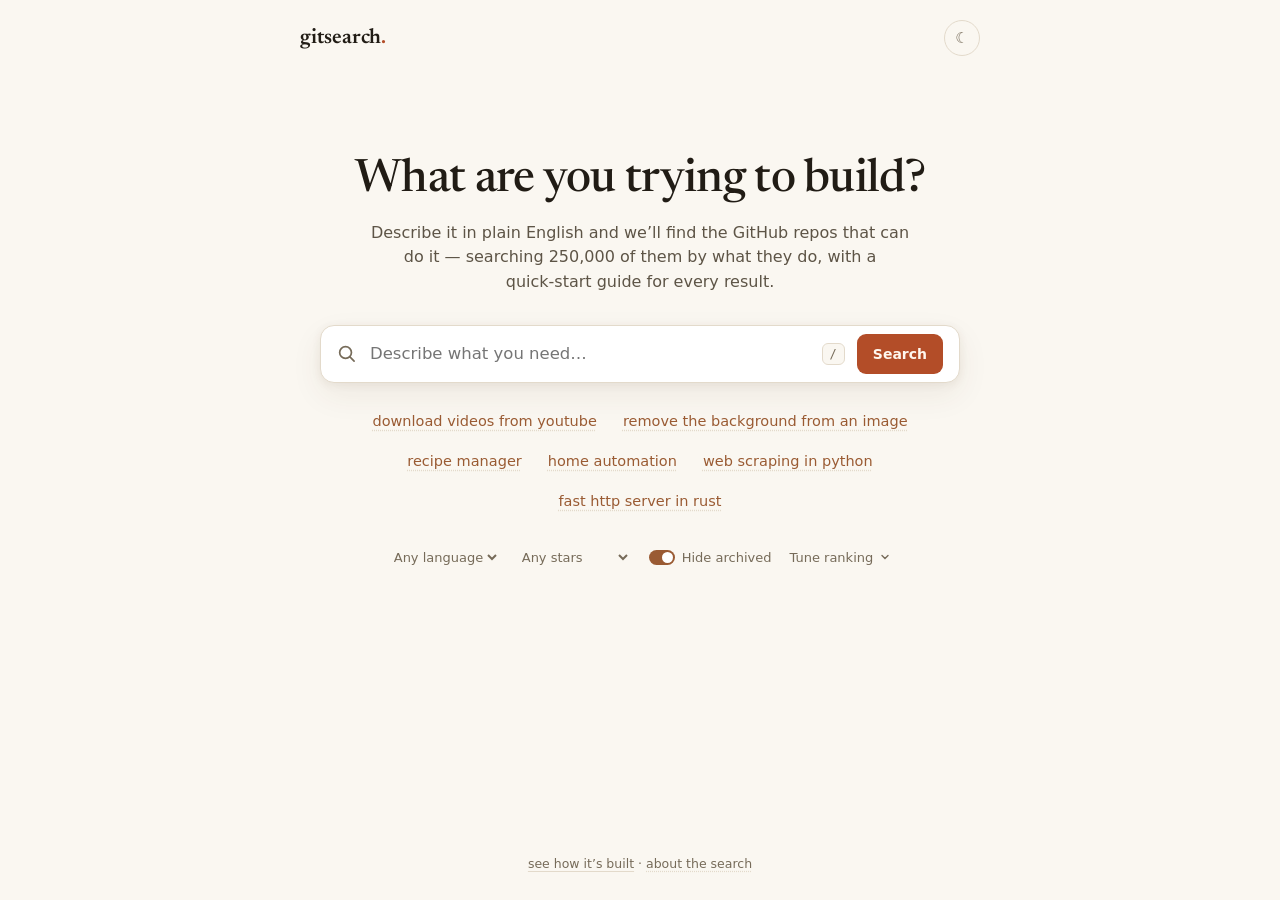
==== frontend/index.html @ 061e78a2 "Redesign the frontend around the 2026-07 visual direction Port the 2026-07 visual direction into the" ====
<!DOCTYPE html>
<html lang="en">
<head>
<meta charset="utf-8">
<meta name="viewport" content="width=device-width, initial-scale=1">
<title>gitsearch — find GitHub repos by what they do</title>
<meta name="description" content="Describe what you need in plain English and gitsearch finds the GitHub repos that do it — searching 250,000 repositories by what they do, with a quick-start guide for every result.">
<link rel="icon" href="data:image/svg+xml,%3Csvg xmlns='http://www.w3.org/2000/svg' viewBox='0 0 32 32'%3E%3Ctext x='4' y='24' font-family='Georgia,serif' font-weight='600' font-size='22' fill='%23211C15'%3Eg%3C/text%3E%3Ccircle cx='24' cy='22' r='3' fill='%23B34D28'/%3E%3C/svg%3E">
<link rel="preconnect" href="https://fonts.googleapis.com">
<link rel="preconnect" href="https://fonts.gstatic.com" crossorigin>
<link href="https://fonts.googleapis.com/css2?family=Newsreader:opsz,wght@6..72,400..700&display=swap" rel="stylesheet">
<style>
  /* Design notes (2026-07 redesign, ported from the Claude Design treatment):
     - Warm paper palette, serif (Newsreader) for headings and the wordmark,
       system stack for everything else. One webfont, non-italic subset only.
     - Single column, max 680px. Cards on a soft background.
     - Plain language on the surface; scoring machinery behind disclosures.
     - Theme: follows system preference until the user toggles; the choice
       persists in localStorage. body[data-th] carries the active theme.
     - Every wait state is designed: cold start (~15s after idle) gets staged
       messages; first guide generation (~10-20s) narrates what's happening.
     - No layout shift: the status line has fixed height, skeletons match
       final card geometry. prefers-reduced-motion disables all animation. */

  :root { color-scheme: light dark; }
  body {
    --bg:#FAF7F1; --card:#FFFFFF; --ink:#211C15; --ink2:#5D5446; --ink3:#766B59;
    --line:#E3DACB; --line2:#EFE8DB; --accent:#9A5B33; --accent-strong:#B34D28;
    --chip:#F3EDE2; --guide-bg:#FBF7EE; --code-bg:#26201A; --code-ink:#EDE5D6;
    --seg1:#B65C34; --seg2:#C99A3A; --seg3:#7B8B5E; --err:#A3422E;
    --shadow:rgba(80,60,30,.07);
  }
  body[data-th="dark"] {
    --bg:#171310; --card:#211B15; --ink:#EDE5D6; --ink2:#C2B6A4; --ink3:#9A8E7D;
    --line:#372F26; --line2:#2A241D; --accent:#D89468; --accent-strong:#E0794A;
    --chip:#2B241C; --guide-bg:#251F18; --code-bg:#100D0A; --code-ink:#E5DCCB;
    --seg1:#C97A4E; --seg2:#CBA24A; --seg3:#8FA075; --err:#E07A5F;
    --shadow:rgba(0,0,0,.25);
  }

  * { box-sizing: border-box; }
  [hidden] { display: none !important; }
  body {
    margin: 0; min-height: 100vh; display: flex; flex-direction: column;
    background: var(--bg); color: var(--ink);
    font: 16px/1.5 system-ui, -apple-system, "Segoe UI", sans-serif;
    transition: background .25s, color .25s;
  }
  .serif { font-family: "Newsreader", Georgia, serif; }
  a { color: var(--accent); }
  a:hover { color: var(--accent-strong); }
  input, button, select { font-family: inherit; }
  button { cursor: pointer; }
  :focus-visible { outline: 2px solid var(--accent); outline-offset: 2px; border-radius: 6px; }

  @keyframes gsPulse { 0%,100% { opacity:.45 } 50% { opacity:1 } }
  @keyframes gsDot { 0%,100% { transform:scale(1); opacity:.6 } 50% { transform:scale(1.3); opacity:1 } }
  @media (prefers-reduced-motion: reduce) {
    * { animation: none !important; transition: none !important; }
  }

  /* Header */
  .topbar {
    width: 100%; max-width: 720px; margin: 0 auto; padding: 20px 20px 0;
    display: flex; justify-content: space-between; align-items: center;
  }
  .wordmark {
    font-family: "Newsreader", Georgia, serif; font-weight: 600; font-size: 21px;
    letter-spacing: -0.01em; color: var(--ink); background: none; border: none; padding: 4px 0;
  }
  .wordmark span { color: var(--accent-strong); }
  .theme-toggle {
    width: 36px; height: 36px; border: 1px solid var(--line); border-radius: 999px;
    display: flex; align-items: center; justify-content: center;
    color: var(--ink3); background: none; font-size: 15px;
  }

  .main {
    width: 100%; max-width: 680px; margin: 0 auto; padding: 0 20px 40px;
    flex: 1; display: flex; flex-direction: column;
  }

  /* Hero */
  .hero { text-align: center; padding-top: clamp(36px, 11vh, 110px); }
  .hero h1 {
    font-family: "Newsreader", Georgia, serif; font-weight: 500;
    font-size: clamp(31px, 6vw, 46px); line-height: 1.12; letter-spacing: -0.015em;
    margin: 0 0 14px;
  }
  .hero p {
    margin: 0 auto 30px; font-size: 16px; line-height: 1.55; color: var(--ink2);
    max-width: 540px; text-wrap: pretty;
  }
  .searched-gap { height: 18px; }

  /* Search bar */
  .search-card {
    display: flex; align-items: center; gap: 12px;
    background: var(--card); border: 1px solid var(--line); border-radius: 14px;
    box-shadow: 0 2px 10px var(--shadow), 0 12px 32px var(--shadow);
    padding: 0 16px; min-height: 58px;
  }
  .search-card input {
    flex: 1; border: none; outline: none; background: none;
    font-size: 16.5px; color: var(--ink); min-width: 0; height: 44px;
  }
  .kbd-hint {
    font: 500 12px ui-monospace, Menlo, monospace; color: var(--ink3);
    border: 1px solid var(--line); border-radius: 6px; padding: 3px 7px; background: var(--bg);
  }
  @media (hover: none) { .kbd-hint { display: none; } }
  .search-go {
    background: var(--accent-strong); color: #FFF7EE; border: none; border-radius: 9px;
    font-size: 14px; font-weight: 600; padding: 0 16px; height: 40px;
  }

  /* Example chips */
  .examples {
    display: flex; flex-wrap: wrap; justify-content: center; gap: 12px 26px;
    margin: 24px auto 0; max-width: 600px;
  }
  .chip {
    background: none; border: none; padding: 6px 0; font-size: 14.5px; color: var(--accent);
    text-decoration: underline; text-decoration-style: dotted;
    text-underline-offset: 4px; text-decoration-color: var(--line);
  }

  /* Filters row */
  .filters {
    display: flex; flex-wrap: wrap; align-items: center; justify-content: center;
    gap: 6px 18px; margin: 26px 0 0; font-size: 13px; color: var(--ink3);
  }
  .filters select {
    border: none; background: none; color: var(--ink3); font-size: 13px; padding: 8px 0;
    cursor: pointer;
  }
  .quiet-btn {
    display: flex; align-items: center; gap: 7px; background: none; border: none;
    color: var(--ink3); font-size: 13px; padding: 8px 0;
  }
  .switch {
    width: 26px; height: 15px; border-radius: 99px; background: var(--line);
    position: relative; transition: background .15s; flex: none;
  }
  .switch::after {
    content: ""; position: absolute; top: 2px; left: 2px; width: 11px; height: 11px;
    border-radius: 99px; background: #fff; transition: left .15s;
  }
  .quiet-btn[aria-pressed="true"] .switch { background: var(--accent); }
  .quiet-btn[aria-pressed="true"] .switch::after { left: 13px; }

  /* Tune ranking panel */
  .tune {
    margin: 14px auto 0; width: 100%; max-width: 440px;
    background: var(--card); border: 1px solid var(--line); border-radius: 12px;
    padding: 16px 18px;
  }
  .tune > p { margin: 0 0 12px; font-size: 12.5px; color: var(--ink3); }
  .tune label {
    display: flex; align-items: center; gap: 10px; font-size: 13px; color: var(--ink2);
    margin-top: 10px;
  }
  .tune label:first-of-type { margin-top: 0; }
  .tune label > span:first-child { width: 86px; flex: none; }
  .tune input[type="range"] { flex: 1; min-width: 0; }
  .tune output {
    width: 34px; text-align: right; flex: none;
    font: 500 12px ui-monospace, Menlo, monospace; color: var(--ink3);
  }

  /* Wait area: skeleton or cold-start panel */
  .wait-slot { margin-top: 22px; }
  .status-spacer { height: 20px; margin-bottom: 14px; }
  .skeleton-list { display: flex; flex-direction: column; gap: 14px; }
  .skeleton {
    background: var(--card); border: 1px solid var(--line); border-radius: 14px;
    padding: 18px; animation: gsPulse 1.4s ease-in-out infinite;
    display: flex; gap: 12px; align-items: flex-start;
  }
  .skeleton .sk-av { width: 40px; height: 40px; border-radius: 99px; background: var(--chip); flex: none; }
  .skeleton .sk-lines { flex: 1; display: flex; flex-direction: column; gap: 9px; padding-top: 3px; }
  .skeleton .sk-lines span { display: block; border-radius: 5px; }
  .skeleton .sk-a { height: 14px; width: 38%; background: var(--chip); }
  .skeleton .sk-b { height: 12px; width: 82%; background: var(--line2); }
  .skeleton .sk-c { height: 11px; width: 55%; background: var(--line2); }

  .centered-panel { text-align: center; padding: 64px 24px; max-width: 460px; margin: 0 auto; }
  .centered-panel h2 {
    font-family: "Newsreader", Georgia, serif; font-weight: 500; font-size: 23px; margin: 0 0 10px;
  }
  .centered-panel p { margin: 0; font-size: 14px; line-height: 1.6; color: var(--ink2); text-wrap: pretty; }
  .pulse-dot {
    display: inline-block; width: 10px; height: 10px; border-radius: 99px;
    background: var(--accent-strong); animation: gsDot 1.6s ease-in-out infinite; margin-bottom: 18px;
  }

  /* Results */
  .results-wrap { margin-top: 22px; }
  .status-line { height: 20px; margin: 0 0 14px; font-size: 13px; color: var(--ink3); }
  .results { display: flex; flex-direction: column; gap: 14px; list-style: none; margin: 0; padding: 0; }
  .result {
    background: var(--card); border: 1px solid var(--line); border-radius: 14px;
    padding: 18px; box-shadow: 0 1px 4px var(--shadow);
    display: flex; gap: 12px; align-items: flex-start;
  }
  .avatar { width: 40px; height: 40px; border-radius: 99px; flex: none; background: var(--chip); }
  .avatar-fallback {
    width: 40px; height: 40px; border-radius: 99px; flex: none; background: var(--chip);
    color: var(--accent); display: flex; align-items: center; justify-content: center;
    font: 600 17px "Newsreader", Georgia, serif;
  }
  .result-body { flex: 1; min-width: 0; }
  .result-name {
    font-size: 16px; font-weight: 600; color: var(--ink); text-decoration: none;
    word-break: break-word;
  }
  .result-name:hover {
    color: var(--accent-strong); text-decoration: underline; text-underline-offset: 3px;
  }
  .result-desc { margin: 5px 0 0; font-size: 14.5px; line-height: 1.5; color: var(--ink2); text-wrap: pretty; }
  .result-meta {
    display: flex; flex-wrap: wrap; gap: 5px 16px; margin-top: 9px;
    font-size: 13px; color: var(--ink3);
  }
  .result-meta .lang { display: flex; align-items: center; gap: 6px; }
  .lang-dot { width: 9px; height: 9px; border-radius: 99px; display: inline-block; }
  .topics { display: flex; flex-wrap: wrap; gap: 6px; margin-top: 10px; }
  .topic { font-size: 12px; color: var(--ink2); background: var(--chip); border-radius: 999px; padding: 3px 10px; }

  .result-actions {
    display: flex; flex-wrap: wrap; align-items: center; gap: 8px 14px; margin-top: 13px;
  }
  .guide-btn {
    display: flex; align-items: center; gap: 8px;
    border: 1.5px solid var(--accent); color: var(--accent); background: none;
    border-radius: 999px; padding: 0 17px; height: 40px; font-size: 13.5px; font-weight: 600;
  }
  .guide-btn:hover { background: var(--chip); }
  .guide-btn svg { flex: none; }
  .why-btn {
    background: none; border: none; color: var(--ink3); font-size: 13px; padding: 10px 2px;
    text-decoration: underline; text-decoration-style: dotted;
    text-underline-offset: 4px; text-decoration-color: var(--line);
  }

  /* Score breakdown */
  .score-panel {
    margin-top: 14px; background: var(--guide-bg); border: 1px solid var(--line2);
    border-radius: 12px; padding: 14px 16px;
  }
  .score-bar {
    display: flex; height: 10px; border-radius: 99px; overflow: hidden; background: var(--line2);
  }
  .score-legend {
    display: flex; flex-wrap: wrap; gap: 6px 20px; margin-top: 11px;
    font-size: 12.5px; color: var(--ink2);
  }
  .score-legend > span { display: flex; align-items: center; gap: 6px; }
  .score-legend .total { margin-left: auto; font-weight: 600; }
  .swatch { width: 9px; height: 9px; border-radius: 3px; display: inline-block; }
  .score-panel .hint { margin: 9px 0 0; font-size: 12px; color: var(--ink3); }

  /* Guide panels */
  .guide-panel {
    margin-top: 14px; background: var(--guide-bg); border: 1px solid var(--line2);
    border-radius: 12px;
  }
  .guide-waiting { padding: 26px 20px; text-align: center; }
  .guide-waiting .pulse-dot { width: 8px; height: 8px; margin-bottom: 10px; }
  .guide-waiting .headline { margin: 0 0 6px; font-size: 14px; font-weight: 600; color: var(--ink); }
  .guide-waiting .sub {
    margin: 0 auto; font-size: 12.5px; line-height: 1.55; color: var(--ink3); max-width: 380px;
  }
  .guide-failed { padding: 24px 20px; text-align: center; }
  .guide-failed .headline { margin: 0 0 6px; font-size: 14px; font-weight: 600; color: var(--err); }
  .guide-failed .sub { margin: 0 0 14px; font-size: 12.5px; color: var(--ink3); }
  .retry-btn {
    border: 1.5px solid var(--accent); color: var(--accent); background: none;
    border-radius: 999px; padding: 0 18px; height: 38px; font-size: 13px; font-weight: 600;
  }
  .guide-open { padding: 18px 20px; }
  .guide-head { display: flex; align-items: baseline; gap: 10px; margin-bottom: 14px; flex-wrap: wrap; }
  .guide-eyebrow {
    font-size: 12px; font-weight: 700; letter-spacing: .07em; text-transform: uppercase;
    color: var(--accent);
  }
  .guide-badge { font-size: 11.5px; color: var(--ink3); }
  .guide-section { margin-bottom: 18px; }
  .guide-section:last-of-type { margin-bottom: 0; }
  .guide-section-head { display: flex; align-items: baseline; gap: 8px; margin-bottom: 2px; }
  .guide-section-num { font: 600 11px ui-monospace, Menlo, monospace; color: var(--accent); }
  .guide-section-title {
    font-size: 12.5px; font-weight: 700; letter-spacing: .05em; text-transform: uppercase;
    color: var(--ink2);
  }
  .guide-open p { margin: 8px 0; font-size: 14px; line-height: 1.65; color: var(--ink); }
  .guide-open ul { margin: 8px 0; padding-left: 20px; }
  .guide-open li { margin: 4px 0; font-size: 14px; line-height: 1.6; color: var(--ink); }
  .guide-open code {
    background: var(--chip); padding: 1px 5px; border-radius: 4px; font-size: 12.5px;
    font-family: ui-monospace, Menlo, monospace;
  }
  .codeblock { position: relative; margin: 10px 0; }
  .codeblock pre {
    background: var(--code-bg); color: var(--code-ink); border-radius: 10px;
    padding: 14px 72px 14px 16px; font-size: 13px; line-height: 1.6;
    font-family: ui-monospace, Menlo, monospace; overflow-x: auto; margin: 0;
  }
  .codeblock pre code { background: none; padding: 0; border-radius: 0; font-size: 13px; color: inherit; }
  .copy-btn {
    position: absolute; top: 8px; right: 8px;
    font: 500 11.5px system-ui, sans-serif; background: rgba(250,247,241,.1);
    color: var(--code-ink); border: 1px solid rgba(250,247,241,.22);
    border-radius: 6px; padding: 4px 10px;
  }
  .guide-footnote {
    margin: 16px 0 0; padding-top: 12px; border-top: 1px dashed var(--line);
    font-size: 12px; font-style: italic; color: var(--ink3);
  }

  /* Zero / error panels reuse .centered-panel */
  .centered-panel .chips-inline {
    display: flex; flex-wrap: wrap; justify-content: center; gap: 10px 24px; margin-top: 20px;
  }
  .centered-panel h2.error { color: var(--err); }
  .retry-search {
    margin-top: 18px; border: 1.5px solid var(--accent); color: var(--accent); background: none;
    border-radius: 999px; padding: 0 20px; height: 42px; font-size: 13.5px; font-weight: 600;
  }

  footer { padding: 26px 20px; text-align: center; font-size: 12.5px; color: var(--ink3); }
  footer a {
    color: var(--ink3); text-decoration: underline; text-underline-offset: 3px;
    text-decoration-color: var(--line);
  }
  .about-search {
    text-decoration: underline; text-decoration-style: dotted; text-underline-offset: 3px;
    text-decoration-color: var(--line); cursor: help;
  }
</style>
</head>
<body>
<script>
  /* Set the theme before first paint to avoid a flash. Follows the system
   * until the user toggles; the explicit choice persists. */
  (function () {
    var saved = null;
    try { saved = localStorage.getItem("gitsearch-theme"); } catch (e) {}
    var dark = saved ? saved === "dark"
                     : matchMedia("(prefers-color-scheme: dark)").matches;
    document.body.dataset.th = dark ? "dark" : "light";
  })();
</script>

<div class="topbar">
  <button class="wordmark" id="home" aria-label="gitsearch — back to start">gitsearch<span>.</span></button>
  <button class="theme-toggle" id="theme" aria-label="Switch color theme" title="Switch theme">☾</button>
</div>

<div class="main">
  <div class="hero" id="hero">
    <h1>What are you trying to build?</h1>
    <p>Describe it in plain English and we’ll find the GitHub repos that can do it — searching 250,000 of them by what they do, with a quick‑start guide for every result.</p>
  </div>
  <div class="searched-gap" id="searched-gap" hidden></div>

  <form class="search-card" id="search-form">
    <svg width="19" height="19" viewBox="0 0 20 20" fill="none" stroke="var(--ink3)" stroke-width="1.8" stroke-linecap="round" aria-hidden="true"><circle cx="9" cy="9" r="6.2"/><path d="M13.6 13.6 18 18"/></svg>
    <input id="q" type="text" placeholder="Describe what you need…" aria-label="Describe what you need" autocomplete="off" autofocus>
    <span class="kbd-hint" aria-hidden="true">/</span>
    <button class="search-go" type="submit">Search</button>
  </form>

  <div class="examples" id="examples"></div>

  <div class="filters">
    <select id="language" aria-label="Filter by language">
      <option>Any language</option>
      <option>C</option><option>C++</option><option>C#</option><option>Go</option>
      <option>Java</option><option>JavaScript</option><option>Kotlin</option>
      <option>Lua</option><option>PHP</option><option>Python</option>
      <option>Ruby</option><option>Rust</option><option>Shell</option>
      <option>Swift</option><option>TypeScript</option><option>Zig</option>
    </select>
    <select id="min-stars" aria-label="Minimum stars">
      <option value="0">Any stars</option>
      <option value="100">100+ stars</option>
      <option value="1000">1,000+ stars</option>
      <option value="10000">10,000+ stars</option>
    </select>
    <button type="button" class="quiet-btn" id="arch" aria-pressed="true">
      <span class="switch" aria-hidden="true"></span>
      Hide archived
    </button>
    <button type="button" class="quiet-btn" id="tune-toggle" aria-expanded="false">
      Tune ranking
      <svg width="10" height="10" viewBox="0 0 10 10" fill="none" stroke="currentColor" stroke-width="1.4" stroke-linecap="round" aria-hidden="true"><path d="M2 3.5 5 6.5 8 3.5"/></svg>
    </button>
  </div>

  <div class="tune" id="tune" hidden>
    <p>How results are ordered. Move a slider and we’ll run your search again with the new mix.</p>
    <label><span>Relevance</span><input type="range" id="w-rel" min="0" max="2" step="0.1" value="1.0" style="accent-color: var(--seg1)"><output id="w-rel-out">1.0×</output></label>
    <label><span>Popularity</span><input type="range" id="w-pop" min="0" max="2" step="0.1" value="0.3" style="accent-color: var(--seg2)"><output id="w-pop-out">0.3×</output></label>
    <label><span>Recency</span><input type="range" id="w-rec" min="0" max="2" step="0.1" value="0.2" style="accent-color: var(--seg3)"><output id="w-rec-out">0.2×</output></label>
  </div>

  <div class="wait-slot" id="wait" hidden>
    <div id="wait-skeleton">
      <div class="status-spacer"></div>
      <div class="skeleton-list" aria-hidden="true">
        <div class="skeleton"><span class="sk-av"></span><div class="sk-lines"><span class="sk-a"></span><span class="sk-b"></span><span class="sk-c"></span></div></div>
        <div class="skeleton"><span class="sk-av"></span><div class="sk-lines"><span class="sk-a"></span><span class="sk-b"></span><span class="sk-c"></span></div></div>
        <div class="skeleton"><span class="sk-av"></span><div class="sk-lines"><span class="sk-a"></span><span class="sk-b"></span><span class="sk-c"></span></div></div>
      </div>
    </div>
    <div class="centered-panel" id="wait-cold" hidden>
      <span class="pulse-dot" aria-hidden="true"></span>
      <h2 id="cold-title">Waking up the search engine…</h2>
      <p id="cold-sub">The first search after a quiet spell takes about 15 seconds while the engine starts. After this one, searches take about a second.</p>
    </div>
  </div>

  <div class="results-wrap" id="results-wrap" hidden>
    <p class="status-line" id="status" aria-live="polite"></p>
    <ol class="results" id="results"></ol>
  </div>

  <div class="centered-panel" id="zero" hidden>
    <h2>No matches for that yet.</h2>
    <p>Try broader words — describe what the tool should do rather than what it’s called. Or start from one of these:</p>
    <div class="chips-inline" id="zero-examples"></div>
  </div>

  <div class="centered-panel" id="error" hidden>
    <h2 class="error">Something went wrong on our end.</h2>
    <p>Your search didn’t make it through. It’s still in the box above — give it another try in a moment.</p>
    <button class="retry-search" id="retry">Try again</button>
  </div>
</div>

<footer>
  <a href="https://github.com/feynma1h/gitsearch" target="_blank" rel="noopener">see how it’s built</a>
  <span aria-hidden="true"> · </span>
  <span class="about-search" id="about-search" title="Search runs on an embedding model. Guides are written by an AI model from each repo’s files.">about the search</span>
</footer>

<noscript><p style="text-align:center;padding:16px">gitsearch needs JavaScript to search.</p></noscript>

<script>
  /* Configuration: API_BASE is the deployed search service. Override by
   * setting window.GITSEARCH_API_URL before this script (see README). */
  const API_BASE = window.GITSEARCH_API_URL || "https://gitsearch-search-148185858207.asia-southeast1.run.app";
  const SEARCH_URL = API_BASE + "/search";
  const GUIDE_URL = repoId => `${API_BASE}/guide/${encodeURIComponent(repoId)}`;

  /* Example queries. Every one of these was verified against the live corpus
   * (top-3 results checked). Don't add new ones without doing the same —
   * friendly-sounding queries can return bad results. */
  const EXAMPLES = [
    "download videos from youtube",
    "remove the background from an image",
    "recipe manager",
    "home automation",
    "web scraping in python",
    "fast http server in rust",
  ];

  const LANG_COLORS = {
    Rust:"#DEA584", Go:"#4FA8C7", C:"#8C8C8C", "C++":"#F34B7D", "C#":"#178600",
    Python:"#4B8BBE", JavaScript:"#C9A227", TypeScript:"#3178C6", Shell:"#89A855",
    Lua:"#5B7FC7", Zig:"#EC915C", Java:"#B07219", Kotlin:"#A97BFF", PHP:"#4F5D95",
    Ruby:"#701516", Swift:"#F05138",
  };

  const $ = id => document.getElementById(id);
  const els = {
    hero: $("hero"), gap: $("searched-gap"), form: $("search-form"), q: $("q"),
    examples: $("examples"), zeroExamples: $("zero-examples"),
    wait: $("wait"), waitSkeleton: $("wait-skeleton"), waitCold: $("wait-cold"),
    coldTitle: $("cold-title"), coldSub: $("cold-sub"),
    resultsWrap: $("results-wrap"), status: $("status"), results: $("results"),
    zero: $("zero"), error: $("error"), retry: $("retry"),
    tune: $("tune"), tuneToggle: $("tune-toggle"), arch: $("arch"),
    language: $("language"), minStars: $("min-stars"),
    theme: $("theme"), home: $("home"), about: $("about-search"),
  };

  const state = {
    warmed: false,          // a search has completed this visit (engine is awake)
    lastQuery: "",
    searchSeq: 0,           // invalidates in-flight searches
    searchModel: "",
    guideModel: "",
    guides: {},             // repo_id -> {md, badge} once loaded this session
    timers: [],
  };

  function after(ms, fn) { state.timers.push(setTimeout(fn, ms)); }
  function clearTimers() { state.timers.forEach(clearTimeout); state.timers = []; }

  function el(tag, className, text) {
    const n = document.createElement(tag);
    if (className) n.className = className;
    if (text !== undefined) n.textContent = text;
    return n;
  }

  /* ---- Theme ------------------------------------------------------------ */
  const mq = matchMedia("(prefers-color-scheme: dark)");
  let themeChosen = null;
  try { themeChosen = localStorage.getItem("gitsearch-theme"); } catch (e) {}
  function setThemeIcon() { els.theme.textContent = document.body.dataset.th === "dark" ? "☀" : "☾"; }
  setThemeIcon();
  mq.addEventListener("change", e => {
    if (!themeChosen) { document.body.dataset.th = e.matches ? "dark" : "light"; setThemeIcon(); }
  });
  els.theme.addEventListener("click", () => {
    const dark = document.body.dataset.th !== "dark";
    document.body.dataset.th = dark ? "dark" : "light";
    themeChosen = dark ? "dark" : "light";
    try { localStorage.setItem("gitsearch-theme", themeChosen); } catch (e) {}
    setThemeIcon();
  });

  /* ---- Example chips ---------------------------------------------------- */
  for (const target of [els.examples, els.zeroExamples]) {
    for (const q of EXAMPLES) {
      const b = el("button", "chip", q);
      b.type = "button";
      b.addEventListener("click", () => { els.q.value = q; doSearch(q); });
      target.appendChild(b);
    }
  }

  /* ---- Keyboard --------------------------------------------------------- */
  document.addEventListener("keydown", e => {
    const t = document.activeElement && document.activeElement.tagName;
    if (e.key === "/" && t !== "INPUT" && t !== "TEXTAREA" && t !== "SELECT") {
      e.preventDefault(); els.q.focus(); els.q.select();
    }
    if (e.key === "Escape") {
      els.q.value = "";
      if (t === "INPUT") document.activeElement.blur();
    }
  });

  /* ---- Header ----------------------------------------------------------- */
  els.home.addEventListener("click", () => {
    clearTimers(); state.searchSeq++;
    els.q.value = "";
    showPhase("idle");
    setTimeout(() => els.q.focus(), 60);
  });

  /* ---- Filters / tuning ------------------------------------------------- */
  els.tuneToggle.addEventListener("click", () => {
    const open = els.tune.hidden;
    els.tune.hidden = !open;
    els.tuneToggle.setAttribute("aria-expanded", String(open));
  });
  els.arch.addEventListener("click", () => {
    els.arch.setAttribute("aria-pressed", els.arch.getAttribute("aria-pressed") !== "true");
    researchIfActive();
  });
  els.language.addEventListener("change", researchIfActive);
  els.minStars.addEventListener("change", researchIfActive);
  for (const k of ["rel", "pop", "rec"]) {
    const slider = $(`w-${k}`), out = $(`w-${k}-out`);
    slider.addEventListener("input", () => { out.textContent = Number(slider.value).toFixed(1) + "×"; });
    slider.addEventListener("change", researchIfActive);
  }
  function researchIfActive() {
    if (state.lastQuery && !els.resultsWrap.hidden || !els.zero.hidden) doSearch(state.lastQuery);
  }

  /* ---- Phases ----------------------------------------------------------- */
  function showPhase(phase) {
    els.hero.hidden = phase !== "idle";
    els.examples.hidden = phase !== "idle";
    els.gap.hidden = phase === "idle";
    els.wait.hidden = phase !== "waiting";
    els.resultsWrap.hidden = phase !== "results";
    els.zero.hidden = phase !== "zero";
    els.error.hidden = phase !== "error";
    if (phase !== "results") { els.results.innerHTML = ""; els.status.textContent = ""; }
    if (phase === "waiting") {
      els.waitSkeleton.hidden = false;
      els.waitCold.hidden = true;
    }
  }

  const COLD_STAGES = [
    ["Waking up the search engine…",
     "The first search after a quiet spell takes about 15 seconds while the engine starts. After this one, searches take about a second."],
    ["Still waking up — nearly there.",
     "This only happens on the first search of a visit. Yours will run the moment the engine is awake."],
    ["Almost ready…", "Fetching your results now."],
  ];
  function coldStage(i) {
    els.waitSkeleton.hidden = true;
    els.waitCold.hidden = false;
    els.coldTitle.textContent = COLD_STAGES[i][0];
    els.coldSub.textContent = COLD_STAGES[i][1];
  }

  /* ---- Search ----------------------------------------------------------- */
  els.form.addEventListener("submit", e => { e.preventDefault(); doSearch(els.q.value); });
  els.q.addEventListener("keydown", e => {
    if (e.key === "Enter") { e.preventDefault(); doSearch(els.q.value); }
  });
  els.retry.addEventListener("click", () => doSearch(state.lastQuery || els.q.value));

  async function doSearch(query) {
    query = (query || "").trim();
    if (!query) return;
    clearTimers();
    const seq = ++state.searchSeq;
    state.lastQuery = query;
    els.q.value = query;
    showPhase("waiting");

    // The engine sleeps when unused. If this is the visit's first search and
    // it's genuinely slow, explain the wake-up rather than pulsing silently.
    if (!state.warmed) {
      after(2500, () => seq === state.searchSeq && coldStage(0));
      after(8500, () => seq === state.searchSeq && coldStage(1));
      after(14000, () => seq === state.searchSeq && coldStage(2));
    }

    const filters = { exclude_archived: els.arch.getAttribute("aria-pressed") === "true" };
    if (els.language.value !== "Any language") filters.language = els.language.value;
    if (+els.minStars.value > 0) filters.min_stars = +els.minStars.value;
    const weights = {
      similarity: +$("w-rel").value,
      stars: +$("w-pop").value,
      recency: +$("w-rec").value,
    };

    const t0 = performance.now();
    const ctrl = new AbortController();
    after(75000, () => ctrl.abort());
    try {
      const resp = await fetch(SEARCH_URL, {
        method: "POST",
        headers: { "Content-Type": "application/json" },
        body: JSON.stringify({ query, limit: 20, filters, weights }),
        signal: ctrl.signal,
      });
      if (seq !== state.searchSeq) return;
      if (!resp.ok) throw new Error(`HTTP ${resp.status}`);
      const data = await resp.json();
      if (seq !== state.searchSeq) return;
      clearTimers();
      state.warmed = true;
      state.searchModel = data.model || state.searchModel;
      updateAboutTip();
      if (!data.hits || !data.hits.length) { showPhase("zero"); return; }
      renderResults(data.hits, (performance.now() - t0) / 1000);
    } catch (err) {
      if (seq !== state.searchSeq) return;
      clearTimers();
      showPhase("error");
    }
  }

  function renderResults(hits, elapsed) {
    showPhase("results");
    els.status.textContent =
      `${hits.length} result${hits.length === 1 ? "" : "s"} · ${Math.max(elapsed, 0.1).toFixed(1)}s`;
    els.results.innerHTML = "";
    for (const hit of hits) els.results.appendChild(renderHit(hit));
  }

  /* ---- Result cards ----------------------------------------------------- */
  function renderHit(hit) {
    const li = el("li", "result");
    const owner = hit.full_name.split("/")[0];

    const img = el("img", "avatar");
    img.src = `https://github.com/${encodeURIComponent(owner)}.png?size=80`;
    img.alt = ""; img.loading = "lazy"; img.width = 40; img.height = 40;
    img.addEventListener("error", () => {
      const fb = el("span", "avatar-fallback", owner[0].toUpperCase());
      fb.setAttribute("aria-hidden", "true");
      img.replaceWith(fb);
    });
    li.appendChild(img);

    const body = el("div", "result-body");
    li.appendChild(body);

    const name = el("a", "result-name", hit.full_name);
    name.href = hit.url; name.target = "_blank"; name.rel = "noopener";
    body.appendChild(name);

    if (hit.description) body.appendChild(el("p", "result-desc", hit.description));

    const meta = el("div", "result-meta");
    if (hit.primary_language) {
      const lang = el("span", "lang");
      const dot = el("span", "lang-dot");
      dot.style.background = LANG_COLORS[hit.primary_language] || "var(--ink3)";
      lang.append(dot, hit.primary_language);
      meta.appendChild(lang);
    }
    const stars = el("span", "", `★ ${fmtStars(hit.stars)}`);
    stars.title = "GitHub stars";
    meta.appendChild(stars);
    if (hit.pushed_at) meta.appendChild(el("span", "", fmtUpdated(hit.pushed_at)));
    body.appendChild(meta);

    if (hit.topics && hit.topics.length) {
      const topics = el("div", "topics");
      for (const t of hit.topics.slice(0, 5)) topics.appendChild(el("span", "topic", t));
      body.appendChild(topics);
    }

    const actions = el("div", "result-actions");
    const guideBtn = el("button", "guide-btn");
    guideBtn.type = "button";
    guideBtn.setAttribute("aria-label", "Show me how to use it");
    guideBtn.setAttribute("aria-expanded", "false");
    guideBtn.innerHTML =
      `<svg width="14" height="14" viewBox="0 0 16 16" fill="none" stroke="currentColor" stroke-width="1.6" stroke-linecap="round" stroke-linejoin="round" aria-hidden="true"><path d="M8 3.2C6.8 2.2 5 2 3 2v10.5c2 0 3.8.2 5 1.3 1.2-1.1 3-1.3 5-1.3V2c-2 0-3.8.2-5 1.2Z"/><path d="M8 3.2v10.6"/></svg>`;
    guideBtn.appendChild(el("span", "", "Show me how to use it"));
    const whyBtn = el("button", "why-btn", "Why this rank?");
    whyBtn.type = "button";
    whyBtn.setAttribute("aria-expanded", "false");
    actions.append(guideBtn, whyBtn);
    body.appendChild(actions);

    const scoreSlot = el("div");
    const guideSlot = el("div");
    body.append(scoreSlot, guideSlot);

    whyBtn.addEventListener("click", () => {
      if (scoreSlot.firstChild) {
        scoreSlot.innerHTML = "";
        whyBtn.textContent = "Why this rank?";
        whyBtn.setAttribute("aria-expanded", "false");
      } else {
        scoreSlot.appendChild(renderScore(hit));
        whyBtn.textContent = "Hide ranking";
        whyBtn.setAttribute("aria-expanded", "true");
      }
    });

    guideBtn.addEventListener("click", () => toggleGuide(hit, guideBtn, guideSlot));
    return li;
  }

  /* ---- "Why this rank?" -------------------------------------------------- */
  function renderScore(hit) {
    const panel = el("div", "score-panel");
    const rel = hit.similarity_contribution, pop = hit.stars_contribution,
          rec = hit.recency_contribution;
    const total = rel + pop + rec;

    if (total <= 0.0001) {
      panel.appendChild(el("p", "hint",
        "All ranking components are zero for this result — it matched the search but contributes nothing to the ordering."));
      return panel;
    }

    const bar = el("div", "score-bar");
    for (const [v, seg] of [[rel, 1], [pop, 2], [rec, 3]]) {
      const s = el("span");
      s.style.width = (v / total * 100).toFixed(1) + "%";
      s.style.background = `var(--seg${seg})`;
      bar.appendChild(s);
    }
    panel.appendChild(bar);

    const legend = el("div", "score-legend");
    const item = (label, v, seg) => {
      const s = el("span");
      const sw = el("span", "swatch");
      sw.style.background = `var(--seg${seg})`;
      s.append(sw, `${label} ${v.toFixed(2)}`);
      return s;
    };
    legend.append(item("Relevance", rel, 1), item("Popularity", pop, 2), item("Recency", rec, 3));
    legend.appendChild(el("span", "total", `= ${total.toFixed(2)}`));
    panel.appendChild(legend);

    panel.appendChild(el("p", "hint",
      "How well it matches what you typed, how starred it is, and how recently it’s been worked on. Change the mix under “Tune ranking”."));
    return panel;
  }

  /* ---- Guides ----------------------------------------------------------- */
  function setGuideBtn(btn, label, expanded) {
    btn.lastChild.textContent = label;
    btn.setAttribute("aria-label", label);
    btn.setAttribute("aria-expanded", String(expanded));
  }

  function toggleGuide(hit, btn, slot) {
    if (slot.firstChild) {                     // open or loading -> close/cancel
      slot.dataset.seq = (+slot.dataset.seq || 0) + 1;   // invalidate in-flight load
      slot.innerHTML = "";
      setGuideBtn(btn, "Show me how to use it", false);
      return;
    }
    const known = state.guides[hit.repo_id];
    if (known) {
      slot.appendChild(renderGuide(known.md, known.badge, hit));
      setGuideBtn(btn, "Hide the guide", true);
      return;
    }
    loadGuide(hit, btn, slot);
  }

  async function loadGuide(hit, btn, slot) {
    const seq = (+slot.dataset.seq || 0) + 1;
    slot.dataset.seq = seq;
    const live = () => +slot.dataset.seq === seq;

    const waiting = el("div", "guide-panel guide-waiting");
    const dot = el("span", "pulse-dot"); dot.setAttribute("aria-hidden", "true");
    const headline = el("p", "headline", `Reading ${hit.full_name}’s files…`);
    waiting.append(dot, headline, el("p", "sub",
      "We’re writing this from the repo’s actual files — 10 to 20 seconds, one time only. After that it opens instantly."));
    slot.appendChild(waiting);
    setGuideBtn(btn, "Reading the repo…", true);

    const stageTimer = setTimeout(() => {
      if (live()) headline.textContent = "Putting the steps together…";
    }, 6500);

    try {
      const resp = await fetch(GUIDE_URL(hit.repo_id));
      if (!live()) return;
      if (!resp.ok) throw new Error(`HTTP ${resp.status}`);
      const data = await resp.json();
      if (!live()) return;
      const badge = data.cached ? "saved from earlier — opens instantly" : "generated just now";
      state.guides[hit.repo_id] = { md: data.guide || "", badge };
      state.guideModel = data.model || state.guideModel;
      updateAboutTip();
      slot.innerHTML = "";
      slot.appendChild(renderGuide(data.guide || "", badge, hit));
      setGuideBtn(btn, "Hide the guide", true);
    } catch (err) {
      if (!live()) return;
      slot.innerHTML = "";
      const failed = el("div", "guide-panel guide-failed");
      failed.append(
        el("p", "headline", "We couldn’t put the guide together."),
        el("p", "sub", "The repo’s files didn’t load on our side. This usually passes — try once more."));
      const retry = el("button", "retry-btn", "Try again");
      retry.type = "button";
      retry.addEventListener("click", () => { slot.innerHTML = ""; loadGuide(hit, btn, slot); });
      failed.appendChild(retry);
      slot.appendChild(failed);
      setGuideBtn(btn, "Show me how to use it", true);
    } finally {
      clearTimeout(stageTimer);
    }
  }

  /* Render the guide's fixed five-section Markdown (## headings, fenced code,
   * "- " bullets, inline `code` / [links] / **bold**) into DOM nodes. Built
   * with textContent throughout, so nothing from the guide is parsed as HTML;
   * link targets are dropped unless they're http(s). */
  function renderGuide(md, badgeText, hit) {
    const panel = el("div", "guide-panel guide-open");
    const head = el("div", "guide-head");
    head.append(el("span", "guide-eyebrow", "Quick-start guide"), el("span", "guide-badge", badgeText));
    panel.appendChild(head);

    const sections = md.replace(/\r\n/g, "\n").split(/^## /m).filter(s => s.trim());
    sections.forEach((sec, i) => {
      const nl = sec.indexOf("\n");
      const title = (nl === -1 ? sec : sec.slice(0, nl)).trim();
      const lines = nl === -1 ? [] : sec.slice(nl + 1).split("\n");

      const section = el("div", "guide-section");
      const shead = el("div", "guide-section-head");
      shead.append(
        el("span", "guide-section-num", String(i + 1).padStart(2, "0")),
        el("span", "guide-section-title", title));
      section.appendChild(shead);

      let j = 0;
      while (j < lines.length) {
        const line = lines[j];
        if (line.startsWith("```")) {
          const buf = [];
          j++;
          while (j < lines.length && !lines[j].startsWith("```")) buf.push(lines[j++]);
          j++;
          section.appendChild(renderCodeBlock(buf.join("\n")));
          continue;
        }
        if (/^\s*[-*]\s+/.test(line)) {
          const ul = el("ul");
          while (j < lines.length && /^\s*[-*]\s+/.test(lines[j])) {
            const li = el("li");
            appendInline(li, lines[j].replace(/^\s*[-*]\s+/, ""));
            ul.appendChild(li);
            j++;
          }
          section.appendChild(ul);
          continue;
        }
        if (!line.trim()) { j++; continue; }
        const para = [];
        while (j < lines.length && lines[j].trim() &&
               !lines[j].startsWith("```") && !/^\s*[-*]\s+/.test(lines[j])) {
          para.push(lines[j]); j++;
        }
        const p = el("p");
        appendInline(p, para.join(" "));
        section.appendChild(p);
      }
      panel.appendChild(section);
    });

    panel.appendChild(el("p", "guide-footnote",
      "Generated from this repo’s files — double-check commands before running."));
    return panel;
  }

  function renderCodeBlock(text) {
    const wrap = el("div", "codeblock");
    const pre = el("pre");
    pre.appendChild(el("code", "", text));
    const copy = el("button", "copy-btn", "Copy");
    copy.type = "button";
    copy.addEventListener("click", () => {
      try { navigator.clipboard.writeText(text); } catch (e) {}
      copy.textContent = "Copied";
      setTimeout(() => { copy.textContent = "Copy"; }, 1600);
    });
    wrap.append(pre, copy);
    return wrap;
  }

  function appendInline(node, text) {
    const rx = /(`[^`]+`)|\[([^\]]+)\]\(([^)]+)\)|(\*\*[^*]+\*\*)/;
    let rest = text;
    while (rest) {
      const m = rest.match(rx);
      if (!m) { node.append(rest); break; }
      if (m.index > 0) node.append(rest.slice(0, m.index));
      const s = m[0];
      if (s[0] === "`") {
        node.appendChild(el("code", "", s.slice(1, -1)));
      } else if (s[0] === "[") {
        if (/^https?:\/\//i.test(m[3])) {
          const a = el("a", "", m[2]);
          a.href = m[3]; a.target = "_blank"; a.rel = "noopener";
          node.appendChild(a);
        } else {
          node.append(m[2]);
        }
      } else {
        node.appendChild(el("strong", "", s.slice(2, -2)));
      }
      rest = rest.slice(m.index + s.length);
    }
  }

  /* ---- Misc ------------------------------------------------------------- */
  function updateAboutTip() {
    els.about.title =
      `Search runs on the ${state.searchModel || "bge-small-en-v1.5"} embedding model. ` +
      `Guides are written by ${state.guideModel || "an AI model"} from each repo’s files.`;
  }

  function fmtStars(n) {
    return n >= 1000 ? (n / 1000).toFixed(1).replace(/\.0$/, "") + "k" : String(n);
  }
  function fmtUpdated(iso) {
    const days = Math.floor((Date.now() - Date.parse(iso)) / 864e5);
    if (days <= 0) return "updated today";
    if (days === 1) return "updated yesterday";
    if (days < 30) return `updated ${days} days ago`;
    const d = new Date(iso);
    const mo = ["Jan","Feb","Mar","Apr","May","Jun","Jul","Aug","Sep","Oct","Nov","Dec"][d.getMonth()];
    const yr = d.getFullYear() !== new Date().getFullYear() ? `, ${d.getFullYear()}` : "";
    return `updated ${mo} ${d.getDate()}${yr}`;
  }
</script>
</body>
</html>
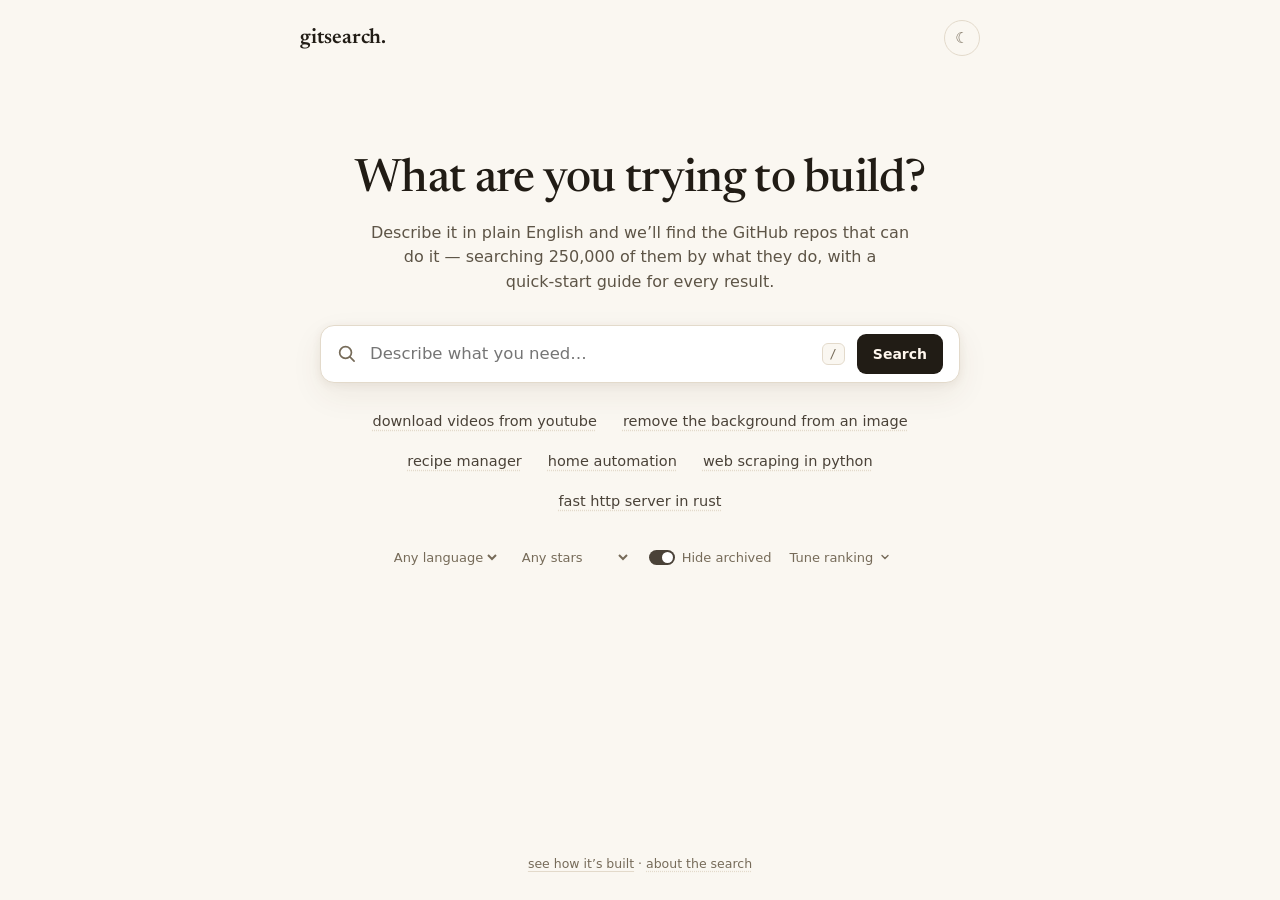
==== commit 63040046: "Drop the accent color for an ink-and-cream editorial palette The coral-family accent sat at the same" ====
--- a/frontend/index.html
+++ b/frontend/index.html
@@ -5,7 +5,7 @@
 <meta name="viewport" content="width=device-width, initial-scale=1">
 <title>gitsearch — find GitHub repos by what they do</title>
 <meta name="description" content="Describe what you need in plain English and gitsearch finds the GitHub repos that do it — searching 250,000 repositories by what they do, with a quick-start guide for every result.">
-<link rel="icon" href="data:image/svg+xml,%3Csvg xmlns='http://www.w3.org/2000/svg' viewBox='0 0 32 32'%3E%3Ctext x='4' y='24' font-family='Georgia,serif' font-weight='600' font-size='22' fill='%23211C15'%3Eg%3C/text%3E%3Ccircle cx='24' cy='22' r='3' fill='%23B34D28'/%3E%3C/svg%3E">
+<link rel="icon" href="data:image/svg+xml,%3Csvg xmlns='http://www.w3.org/2000/svg' viewBox='0 0 32 32'%3E%3Ctext x='4' y='24' font-family='Georgia,serif' font-weight='600' font-size='22' fill='%23211C15'%3Eg%3C/text%3E%3Ccircle cx='24' cy='22' r='3' fill='%23211C15'/%3E%3C/svg%3E">
 <link rel="preconnect" href="https://fonts.googleapis.com">
 <link rel="preconnect" href="https://fonts.gstatic.com" crossorigin>
 <link href="https://fonts.googleapis.com/css2?family=Newsreader:opsz,wght@6..72,400..700&display=swap" rel="stylesheet">
@@ -25,16 +25,16 @@
   :root { color-scheme: light dark; }
   body {
     --bg:#FAF7F1; --card:#FFFFFF; --ink:#211C15; --ink2:#5D5446; --ink3:#766B59;
-    --line:#E3DACB; --line2:#EFE8DB; --accent:#9A5B33; --accent-strong:#B34D28;
+    --line:#E3DACB; --line2:#EFE8DB; --accent:#4A4238; --accent-strong:#211C15;
     --chip:#F3EDE2; --guide-bg:#FBF7EE; --code-bg:#26201A; --code-ink:#EDE5D6;
-    --seg1:#B65C34; --seg2:#C99A3A; --seg3:#7B8B5E; --err:#A3422E;
+    --seg1:#6B5F4F; --seg2:#C99A3A; --seg3:#7B8B5E; --err:#A3422E; --cta-ink:#FFF7EE;
     --shadow:rgba(80,60,30,.07);
   }
   body[data-th="dark"] {
     --bg:#171310; --card:#211B15; --ink:#EDE5D6; --ink2:#C2B6A4; --ink3:#9A8E7D;
-    --line:#372F26; --line2:#2A241D; --accent:#D89468; --accent-strong:#E0794A;
+    --line:#372F26; --line2:#2A241D; --accent:#C9BFB0; --accent-strong:#EDE5D6;
     --chip:#2B241C; --guide-bg:#251F18; --code-bg:#100D0A; --code-ink:#E5DCCB;
-    --seg1:#C97A4E; --seg2:#CBA24A; --seg3:#8FA075; --err:#E07A5F;
+    --seg1:#A89C8A; --seg2:#CBA24A; --seg3:#8FA075; --err:#E07A5F; --cta-ink:#211C15;
     --shadow:rgba(0,0,0,.25);
   }
 
@@ -110,7 +110,7 @@
   }
   @media (hover: none) { .kbd-hint { display: none; } }
   .search-go {
-    background: var(--accent-strong); color: #FFF7EE; border: none; border-radius: 9px;
+    background: var(--accent-strong); color: var(--cta-ink); border: none; border-radius: 9px;
     font-size: 14px; font-weight: 600; padding: 0 16px; height: 40px;
   }
 
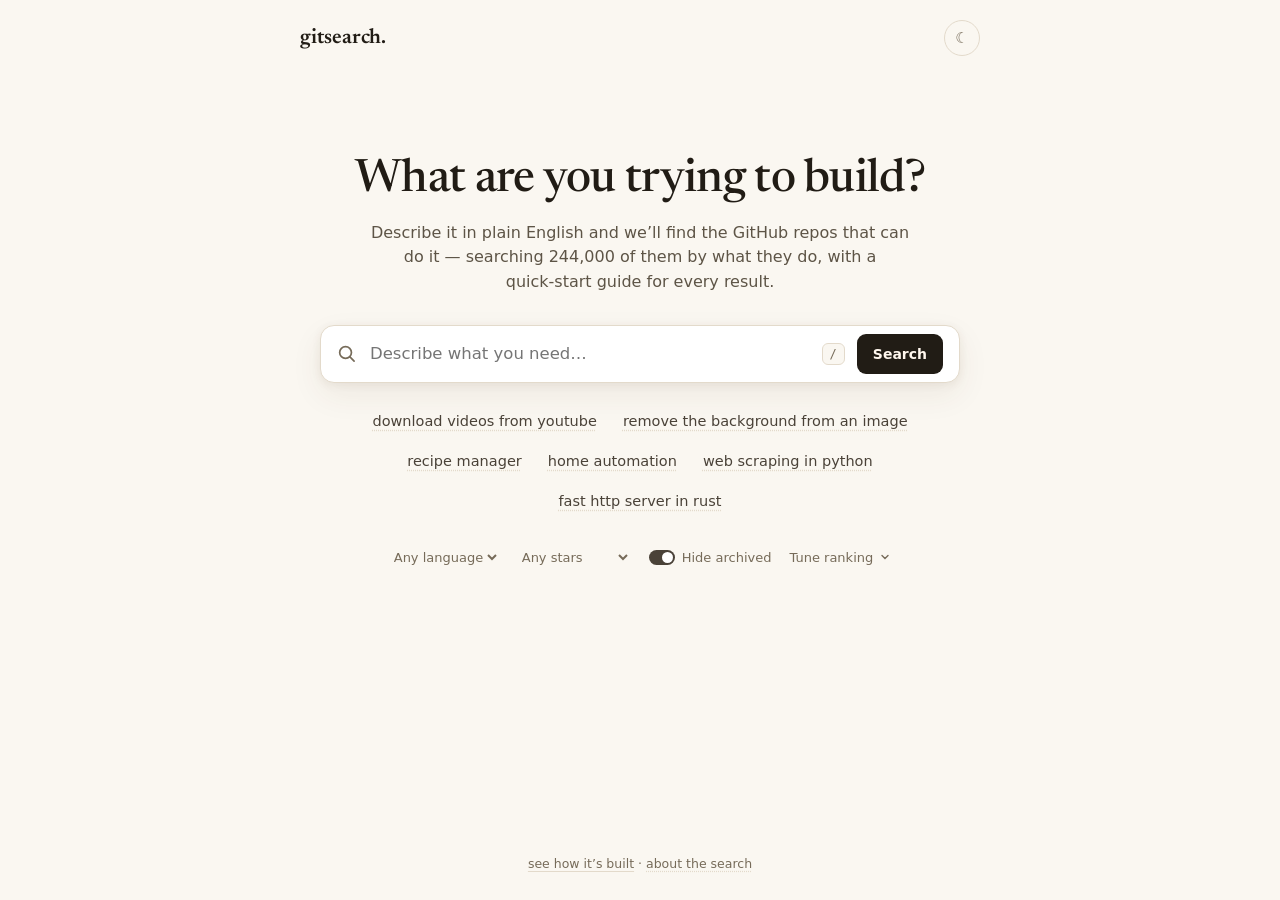
==== commit 0b579160: "Fold the frontend design notes into its README Drop docs/design/: the tracked .dc.html was a non-run" ====
--- a/frontend/index.html
+++ b/frontend/index.html
@@ -4,20 +4,20 @@
 <meta charset="utf-8">
 <meta name="viewport" content="width=device-width, initial-scale=1">
 <title>gitsearch — find GitHub repos by what they do</title>
-<meta name="description" content="Describe what you need in plain English and gitsearch finds the GitHub repos that do it — searching 250,000 repositories by what they do, with a quick-start guide for every result.">
+<meta name="description" content="Describe what you need in plain English and gitsearch finds the GitHub repos that do it — searching 244,000 repositories by what they do, with a quick-start guide for every result.">
 <link rel="icon" href="data:image/svg+xml,%3Csvg xmlns='http://www.w3.org/2000/svg' viewBox='0 0 32 32'%3E%3Ctext x='4' y='24' font-family='Georgia,serif' font-weight='600' font-size='22' fill='%23211C15'%3Eg%3C/text%3E%3Ccircle cx='24' cy='22' r='3' fill='%23211C15'/%3E%3C/svg%3E">
 <link rel="preconnect" href="https://fonts.googleapis.com">
 <link rel="preconnect" href="https://fonts.gstatic.com" crossorigin>
 <link href="https://fonts.googleapis.com/css2?family=Newsreader:opsz,wght@6..72,400..700&display=swap" rel="stylesheet">
 <style>
-  /* Design notes (2026-07 redesign, ported from the Claude Design treatment):
+  /* Design notes (2026-07 redesign):
      - Warm paper palette, serif (Newsreader) for headings and the wordmark,
        system stack for everything else. One webfont, non-italic subset only.
      - Single column, max 680px. Cards on a soft background.
      - Plain language on the surface; scoring machinery behind disclosures.
      - Theme: follows system preference until the user toggles; the choice
        persists in localStorage. body[data-th] carries the active theme.
-     - Every wait state is designed: cold start (~15s after idle) gets staged
+     - Every wait state is designed: cold start (~60s after idle) gets staged
        messages; first guide generation (~10-20s) narrates what's happening.
      - No layout shift: the status line has fixed height, skeletons match
        final card geometry. prefers-reduced-motion disables all animation. */
@@ -360,7 +360,7 @@
 <div class="main">
   <div class="hero" id="hero">
     <h1>What are you trying to build?</h1>
-    <p>Describe it in plain English and we’ll find the GitHub repos that can do it — searching 250,000 of them by what they do, with a quick‑start guide for every result.</p>
+    <p>Describe it in plain English and we’ll find the GitHub repos that can do it — searching 244,000 of them by what they do, with a quick‑start guide for every result.</p>
   </div>
   <div class="searched-gap" id="searched-gap" hidden></div>
 
@@ -417,7 +417,7 @@
     <div class="centered-panel" id="wait-cold" hidden>
       <span class="pulse-dot" aria-hidden="true"></span>
       <h2 id="cold-title">Waking up the search engine…</h2>
-      <p id="cold-sub">The first search after a quiet spell takes about 15 seconds while the engine starts. After this one, searches take about a second.</p>
+      <p id="cold-sub">The first search after a quiet spell takes about a minute while the engine starts. After this one, searches take about a second.</p>
     </div>
   </div>
 
@@ -442,7 +442,7 @@
 <footer>
   <a href="https://github.com/feynma1h/gitsearch" target="_blank" rel="noopener">see how it’s built</a>
   <span aria-hidden="true"> · </span>
-  <span class="about-search" id="about-search" title="Search runs on an embedding model. Guides are written by an AI model from each repo’s files.">about the search</span>
+  <span class="about-search" id="about-search" title="Search pairs an embedding model with full-text and name matching. Guides are written by an AI model from each repo’s files.">about the search</span>
 </footer>
 
 <noscript><p style="text-align:center;padding:16px">gitsearch needs JavaScript to search.</p></noscript>
@@ -488,6 +488,7 @@
 
   const state = {
     warmed: false,          // a search has completed this visit (engine is awake)
+    coldRetries: 0,         // automatic retries used while the engine wakes
     lastQuery: "",
     searchSeq: 0,           // invalidates in-flight searches
     searchModel: "",
@@ -592,11 +593,19 @@
 
   const COLD_STAGES = [
     ["Waking up the search engine…",
-     "The first search after a quiet spell takes about 15 seconds while the engine starts. After this one, searches take about a second."],
-    ["Still waking up — nearly there.",
+     "The first search after a quiet spell takes about a minute while the engine starts. After this one, searches take about a second."],
+    ["Still waking up — about halfway.",
      "This only happens on the first search of a visit. Yours will run the moment the engine is awake."],
     ["Almost ready…", "Fetching your results now."],
+    ["Taking longer than we expected.",
+     "Still at it — your search will run automatically the moment the engine responds. Nothing to redo."],
   ];
+  // Elapsed ms into the wake at which each stage becomes true. A full cold
+  // search measures ~60-65s end to end (ADR 0019: container wake + model
+  // wake + first-query index warmup); "Almost ready" lands where the
+  // results query actually starts. The last stage is the honesty valve
+  // for the rare wake that overruns the promise.
+  const COLD_STAGE_AT = [2500, 30000, 50000, 78000];
   function coldStage(i) {
     els.waitSkeleton.hidden = true;
     els.waitCold.hidden = false;
@@ -611,21 +620,28 @@
   });
   els.retry.addEventListener("click", () => doSearch(state.lastQuery || els.q.value));
 
-  async function doSearch(query) {
+  async function doSearch(query, isAutoRetry) {
     query = (query || "").trim();
     if (!query) return;
     clearTimers();
     const seq = ++state.searchSeq;
+    if (!isAutoRetry) state.coldRetries = 0;
     state.lastQuery = query;
     els.q.value = query;
     showPhase("waiting");
 
-    // The engine sleeps when unused. If this is the visit's first search and
-    // it's genuinely slow, explain the wake-up rather than pulsing silently.
+    // The engine sleeps when unused. Narrate the ~60s wake against one
+    // persistent clock, so stages track real elapsed time and an automatic
+    // retry resumes the story mid-timeline instead of restarting it.
     if (!state.warmed) {
-      after(2500, () => seq === state.searchSeq && coldStage(0));
-      after(8500, () => seq === state.searchSeq && coldStage(1));
-      after(14000, () => seq === state.searchSeq && coldStage(2));
+      if (!isAutoRetry || !state.coldT0) state.coldT0 = performance.now();
+      const elapsed = performance.now() - state.coldT0;
+      let current = -1;
+      COLD_STAGE_AT.forEach((at, i) => {
+        if (elapsed >= at) current = i;
+        else after(at - elapsed, () => seq === state.searchSeq && coldStage(i));
+      });
+      if (current >= 0) coldStage(current);
     }
 
     const filters = { exclude_archived: els.arch.getAttribute("aria-pressed") === "true" };
@@ -639,7 +655,7 @@
 
     const t0 = performance.now();
     const ctrl = new AbortController();
-    after(75000, () => ctrl.abort());
+    after(90000, () => ctrl.abort()); // matches the server's 90s request cap
     try {
       const resp = await fetch(SEARCH_URL, {
         method: "POST",
@@ -660,6 +676,14 @@
     } catch (err) {
       if (seq !== state.searchSeq) return;
       clearTimers();
+      // First search of a visit racing the engine's wake-up: retry silently —
+      // the wake clock keeps narrating, and a retry is an implementation
+      // detail, not news. Only after the retries are spent does the error show.
+      if (!state.warmed && state.coldRetries < 3) {
+        state.coldRetries += 1;
+        after(4000, () => { if (seq === state.searchSeq) doSearch(query, true); });
+        return;
+      }
       showPhase("error");
     }
   }
@@ -966,7 +990,8 @@
   /* ---- Misc ------------------------------------------------------------- */
   function updateAboutTip() {
     els.about.title =
-      `Search runs on the ${state.searchModel || "bge-small-en-v1.5"} embedding model. ` +
+      `Search pairs the ${state.searchModel || "bge-small-en-v1.5"} embedding model ` +
+      `with full-text and name matching. ` +
       `Guides are written by ${state.guideModel || "an AI model"} from each repo’s files.`;
   }
 
